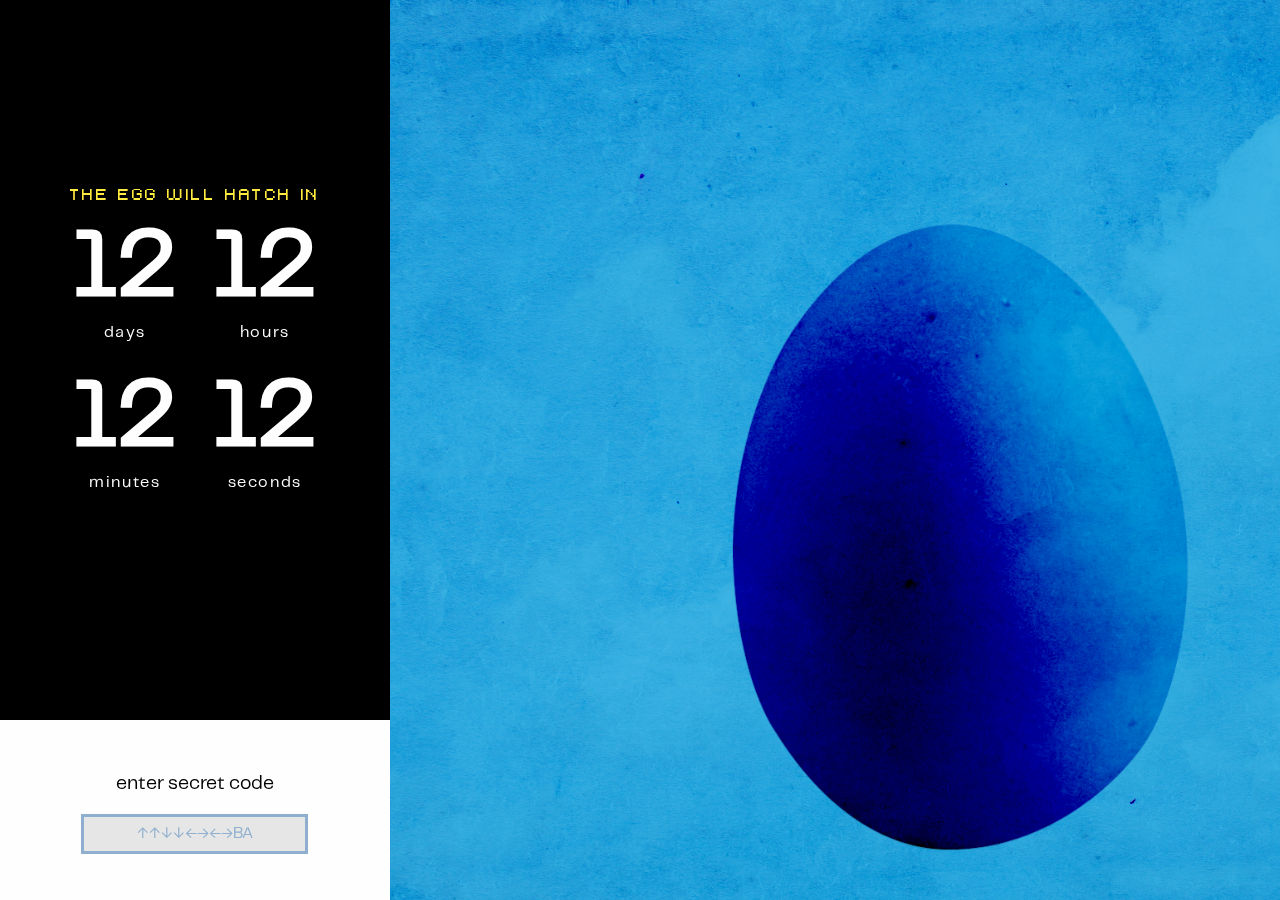
==== index.html @ 0c2e2625 "Added some neat stuff" ====
<!DOCTYPE html>
<html lang="en">
<head>
    <meta charset="UTF-8">
    <meta http-equiv="X-UA-Compatible" content="IE=edge">
    <meta name="viewport" content="width=device-width, initial-scale=1.0">

    <!-- Primary Meta Tags -->
    <title>Designosource Generation 11 🥚</title>
    <meta name="title" content="Designosource Generation 11 🥚">
    <meta name="description" content="Designosource is hatching. Our 12th member is coming soon 👀">
   
   <!-- Open Graph / Facebook -->
   <meta property="og:type" content="website">
   <meta property="og:url" content="https://designosource.be/">
   <meta property="og:title" content="Designosource Generation 11 🥚">
   <meta property="og:description" content="Designosource is hatching. Our 12th member is coming soon 👀">
   <meta property="og:image" content="https://designosource.be/assets/social_card.png">
   
   <!-- Twitter -->
   <meta property="twitter:card" content="summary_large_image">
   <meta property="twitter:url" content="https://designosource.be/">
   <meta property="twitter:title" content="Designosource Generation 11
    🥚">
   <meta property="twitter:description" content="Designosource is hatching. Our 12th member is coming soon 👀">
   <meta property="twitter:image" content="https://designosource.be/assets/social_card.png">

    <!-- Google Tag Manager -->
    <script>
        (function (w, d, s, l, i) {
            w[l] = w[l] || [];
            w[l].push({
                'gtm.start': new Date().getTime(),
                event: 'gtm.js'
            });
            var f = d.getElementsByTagName(s)[0],
                j = d.createElement(s),
                dl = l != 'dataLayer' ? '&l=' + l : '';
            j.async = true;
            j.src =
                'https://www.googletagmanager.com/gtm.js?id=' + i + dl;
            f.parentNode.insertBefore(j, f);
        })(window, document, 'script', 'dataLayer', 'GTM-MLRF65L');
    </script>
    <!-- End Google Tag Manager -->
    
    <link rel="icon" href="assets/favicon.ico">

    <link rel="stylesheet" href="./css/normalize.css">
    <link rel="stylesheet" href="./css/index.css">
</head>
<body>

     <!-- Google Tag Manager (noscript) -->
     <noscript><iframe src="https://www.googletagmanager.com/ns.html?id=GTM-MLRF65L" height="0" width="0"
        style="display:none;visibility:hidden"></iframe></noscript>
    <!-- End Google Tag Manager (noscript) -->

    <section class="left_section">
        <div class="countdown_wrapper">
            <h1 class="countdown_title pixel">the egg will hatch in</h1>

            <div class="countdown_visual">
                
                <div class="time_wrapper">
                    <p id="day_counter" class="time_number">12</p>
                    <p id="day_title">days</p>
                </div>

                <div class="time_wrapper">
                    <p id="hour_counter" class="time_number">12</p>
                    <p id="hour_title">hours</p>
                </div>

                <div class="time_wrapper">
                    <p id="minute_counter" class="time_number">12</p>
                    <p id="minute_title">minutes</p>
                </div>

                <div class="time_wrapper">
                    <p id="second_counter" class="time_number">12</p>
                    <p id="second_title">seconds</p>
                </div>
            </div>
        </div>

        <form autocomplete="off" method="" class="code_wrapper">
            <img id="code_answer" src="assets/roar.png" alt="ROOAAR">
            <label class="code_label" for="code_input">enter secret code</label>
            <input placeholder="↑↑↓↓←→←→BA" id="code_input" type="text" name="code_input" maxlength="9">
        </form>
    </section>

    <section class="right_section">
        <img id="egg" src="assets/egg.png" alt="Egg">
    </section>

    <script src="./js/countdown.js"></script>
    <script src="./js/googleTrackerScript.js"></script>
</body>
</html>
---- css/index.css ----
@font-face {
    font-family: 'telegraf';
    src: url(../fonts/Telegraf-Regular.otf);
}

@font-face {
    font-family: 'pixel';
    src: url(../fonts/pixelfj8pt1.normal.otf);
}

:root {
    --bgColor: #000000;
    --bgColorAlt: #FEFEFE;
    --txtColor: #FEFEFE;
    --txtColorAlt: #000;
    --primaryBlue: #2489E7;
    --primaryYellow: #FFEB40;

    --primaryFont: telegraf;
    --secondaryFont: pixel;
}

* {
    font-family: var(--primaryFont);
    color: var(--txtColor);
}

body {
    background-color: var(--bgColor);

    height: 100vh;
    
    display: flex;
    flex-direction: column;
}

.pixel {
    font-family: var(--secondaryFont);
    color: var(--primaryYellow);
    text-transform: uppercase;
    letter-spacing: .2em;
    font-weight: 100;
    font-size: .8em;
}

.left_section {
    height: 100vh;

    display: flex;
    flex-direction: column;
    align-items: center;
}

.left_section div {
    flex-grow: 2;
}

.countdown_visual {
    display:grid;
    grid-template-columns: 120px 120px;
    grid-template-rows: 100px 100px 100px;
    grid-row: auto auto;
    grid-column-gap: 20px;
    grid-row-gap: 50px;

    height: 200px;
}

.time_wrapper {
    display: flex;
    flex-direction: column;
    align-items: center;
    justify-content: center;
}

.time_number {
    font-size: 6em;
    margin: 0;
    font-weight: bold;
}

.time_number + p {
    letter-spacing: .1em;
    margin-top: 0;
}

.countdown_wrapper {
    display: flex;
    flex-direction: column;
    align-items: center;
    justify-content: center;
    margin-top: 10vh;

    gap: 1.5em;
}

@media ( min-height: 600px ) { 
    .countdown_wrapper {
        margin-top: 20vh;
    }
}

.code_wrapper {
    background-color: var(--bgColorAlt);

    display: flex;
    flex-direction: column;
    align-items: center;
    justify-content: center;
    gap: .7em;

    height: 20%;
    width: 100%;
}

.code_wrapper * {
    color: var(--txtColorAlt);
    position: relative;
    top: -2.5em;
}

.code_label {
    font-size: 1.2em;
}

#code_input {
    background-color: #E6E6E6;
    outline: none;
    border: solid 3px #8fafce;
    transition: .2s;
    text-align: center;
    height: 2em;
    color: var(--primaryBlue);
}

#code_input:focus {
    border: solid 3px var(--primaryBlue);
}

#code_input:hover {
    border: solid 3px var(--primaryBlue);
}

#code_input:focus::placeholder {
    opacity: 0;
}

#code_input::placeholder {
    color: #8fafce;
    opacity: 1;
    transition: .1s;
}

.right_section {
    display: none;
}

@media ( min-width: 1000px ) {
    body {
        flex-direction: row;
        justify-content: space-between;
    }

    .right_section {
        display: flex;
        flex-grow: 2;
        align-items: flex-end;
        justify-content: flex-end;
        width: 100%;
    }

    #egg {
        transform: scaleX(-1);
        opacity: 1;
        height: 70%;
        mix-blend-mode: color-burn;
        filter: hue-rotate(30deg);
        user-select: none;
        margin-right: 10%;
        margin-bottom: 3em;
    }

    #egg:hover {
        transform-origin: bottom center;
        transform: scaleX(-1) rotate(10deg);
        position: relative;
        left: 50px;
    }

    .left_section {
        width: 35em;
    }

    .right_section {
        background: url("../assets/texture.jpg") #43b8e6;
        background-blend-mode: color-burn;
        background-repeat: no-repeat;
        background-size: cover;
        overflow: hidden;
    }
}

@media ( min-width: 1300px ) {
    .left_section {
        width: 60em;
    }
}

#code_answer {
    width: 6em;
    opacity: 0;
    position: relative;
    left: 140px;
    top: 20px;
    transition: .4s;
}

@media ( max-width: 380px ) {
    #code_answer {
        left: 100px;
        top: -40px;
    }
}
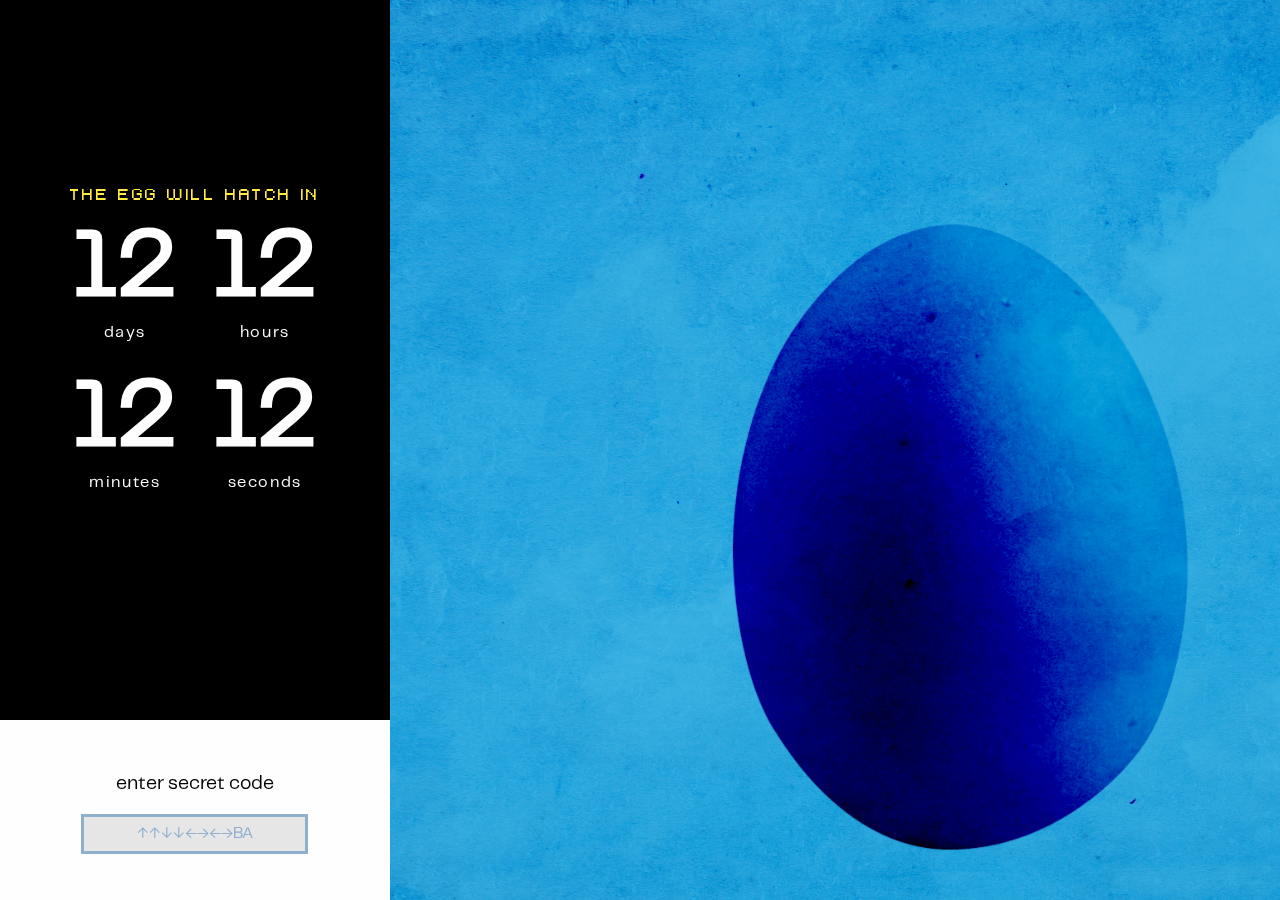
==== commit 8c8b0661: "Put html and css through validators" ====
--- a/index.html
+++ b/index.html
@@ -84,7 +84,7 @@
             </div>
         </div>
 
-        <form autocomplete="off" method="" class="code_wrapper">
+        <form autocomplete="off" method="post" class="code_wrapper">
             <img id="code_answer" src="assets/roar.png" alt="ROOAAR">
             <label class="code_label" for="code_input">enter secret code</label>
             <input placeholder="↑↑↓↓←→←→BA" id="code_input" type="text" name="code_input" maxlength="9">
--- a/css/index.css
+++ b/css/index.css
@@ -59,7 +59,6 @@
     display:grid;
     grid-template-columns: 120px 120px;
     grid-template-rows: 100px 100px 100px;
-    grid-row: auto auto;
     grid-column-gap: 20px;
     grid-row-gap: 50px;
 
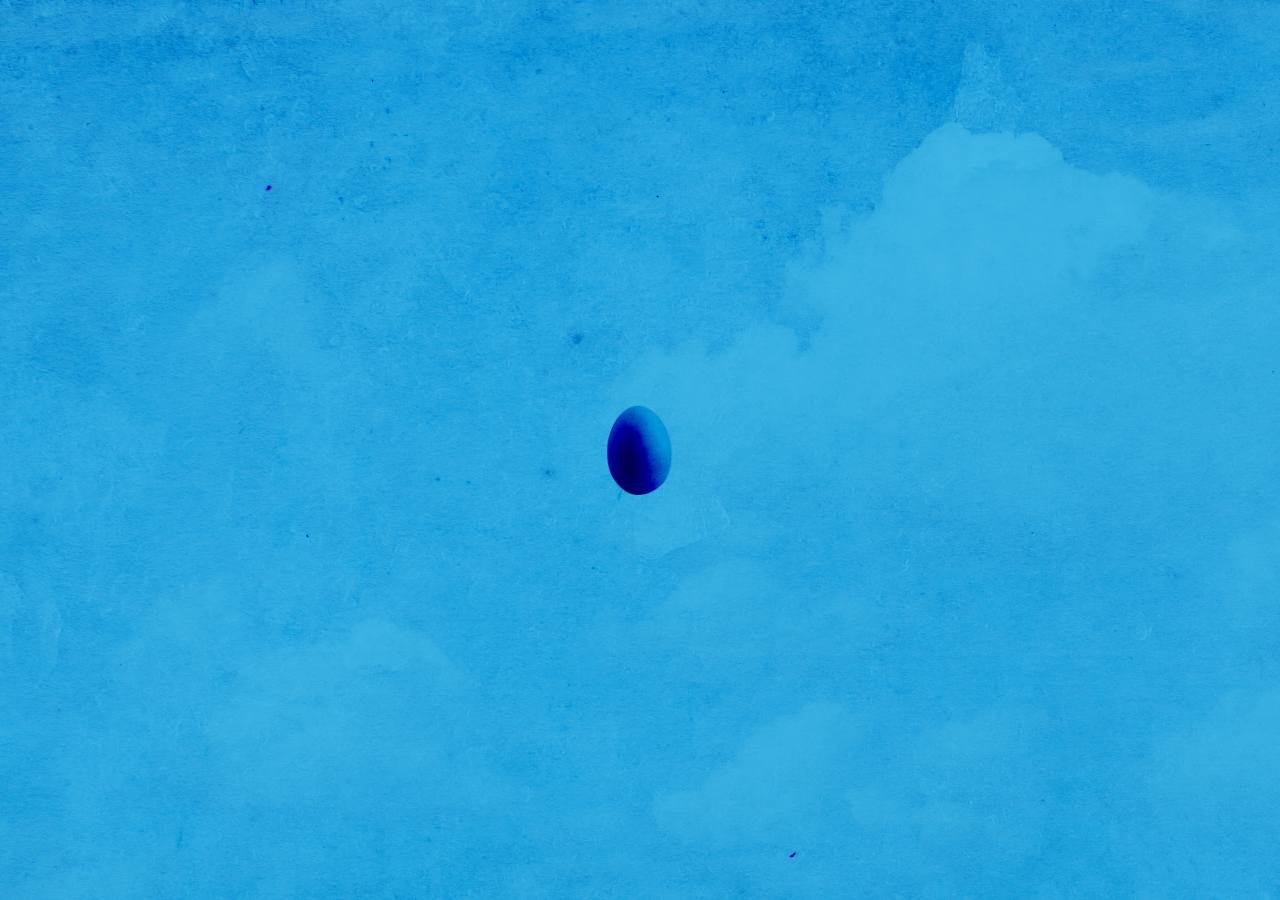
==== commit 5d1d82d0: "Added preloader & small egg" ====
--- a/index.html
+++ b/index.html
@@ -50,6 +50,9 @@
     <link rel="stylesheet" href="./css/index.css">
 </head>
 <body>
+    <div id="loading">
+        <img id="smallEgg" src="assets/egg-min.png" alt="Egg">
+    </div>
 
      <!-- Google Tag Manager (noscript) -->
      <noscript><iframe src="https://www.googletagmanager.com/ns.html?id=GTM-MLRF65L" height="0" width="0"
@@ -96,6 +99,6 @@
     </section>
 
     <script src="./js/countdown.js"></script>
-    <script src="./js/googleTrackerScript.js"></script>
+    <script src="./js/checker.js"></script>
 </body>
 </html>--- a/css/index.css
+++ b/css/index.css
@@ -32,6 +32,47 @@
     
     display: flex;
     flex-direction: column;
+}
+
+#loading{
+    display: flex;
+    justify-content: center;
+    align-items: center;
+    width: 100%;
+    height: 100vh;
+    background-color: var(--primaryBlue);
+    background: url("../assets/texture.jpg") #43b8e6;
+    background-blend-mode: color-burn;
+    background-repeat: no-repeat;
+    background-size: cover;
+    overflow: hidden;
+    position: absolute;
+    z-index: 99;
+    transition: opacity 1s;
+    
+}
+
+#smallEgg{
+    transform: scaleX(-1) rotate(0deg);
+    opacity: 1;
+    height: 10%;
+    mix-blend-mode: color-burn;
+    user-select: none;
+    transform-origin: bottom center;
+    animation-name: smallEgg;
+    animation-iteration-count: infinite;
+    animation-timing-function: linear;
+    animation-direction: alternate;
+    animation-duration: 0.25s;
+}
+
+@keyframes smallEgg {
+    0%{
+        transform: rotate(5deg);
+    }
+    100%{
+        transform: rotate(-5deg);
+    }
 }
 
 .pixel {
@@ -177,13 +218,11 @@
         user-select: none;
         margin-right: 10%;
         margin-bottom: 3em;
+        transform-origin: bottom center;
     }
 
     #egg:hover {
-        transform-origin: bottom center;
-        transform: scaleX(-1) rotate(10deg);
-        position: relative;
-        left: 50px;
+        transform: scaleX(-1) rotate(5deg);
     }
 
     .left_section {
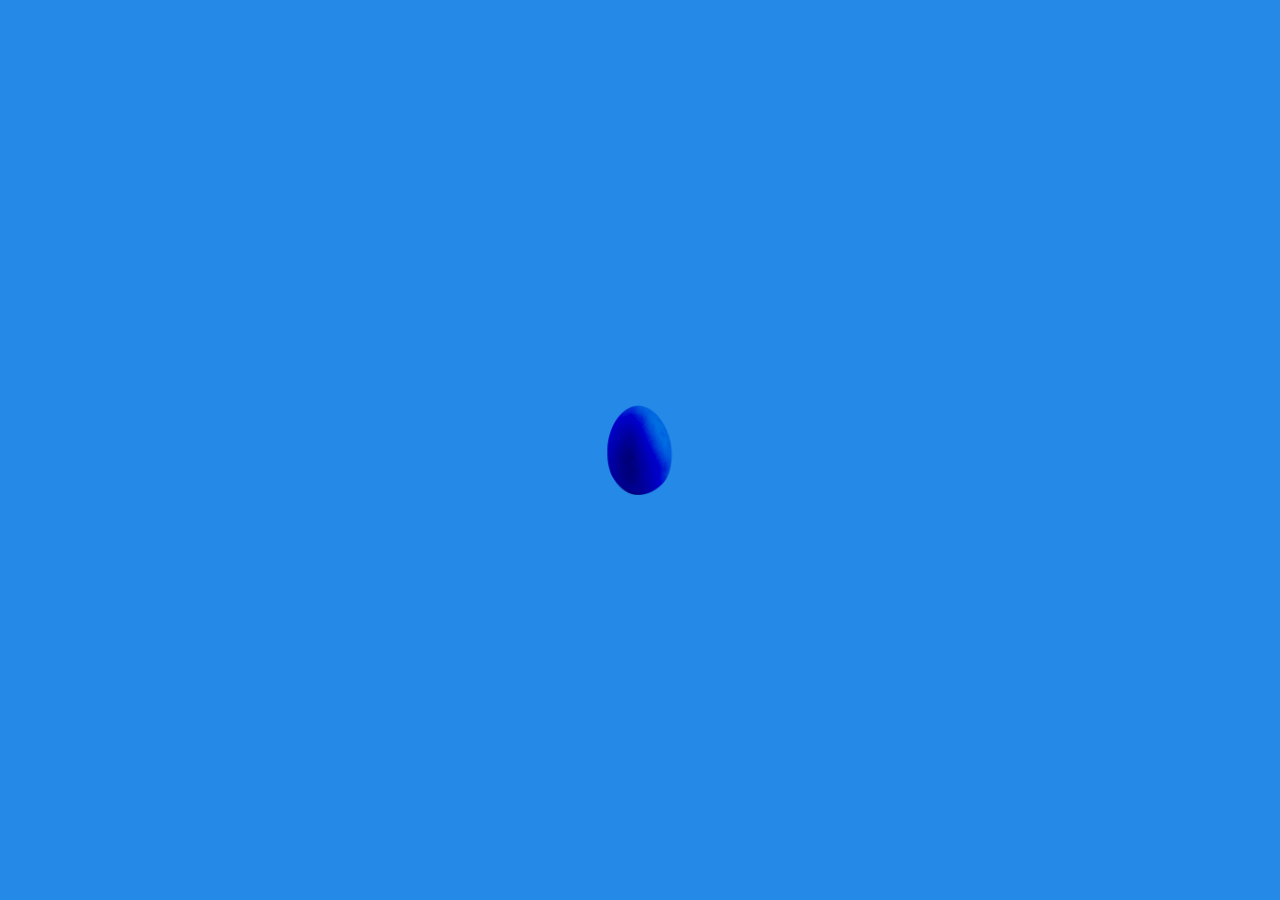
==== commit 51a02d7a: "Removed overlay on loader" ====
--- a/index.html
+++ b/index.html
@@ -47,7 +47,7 @@
     <link rel="icon" href="assets/favicon.ico">
 
     <link rel="stylesheet" href="./css/normalize.css">
-    <link rel="stylesheet" href="./css/index.css">
+    <link rel="stylesheet" href="./css/index_min.css">
 </head>
 <body>
     <div id="loading">
--- a/css/index_min.css
+++ b/css/index_min.css
@@ -0,0 +1 @@
+@font-face{font-family:telegraf;src:url(../fonts/Telegraf-Regular.otf)}@font-face{font-family:pixel;src:url(../fonts/pixelfj8pt1.normal.otf)}:root{--bgColor:#000000;--bgColorAlt:#FEFEFE;--txtColor:#FEFEFE;--txtColorAlt:#000;--primaryBlue:#2489E7;--primaryYellow:#FFEB40;--primaryFont:telegraf;--secondaryFont:pixel}*{font-family:var(--primaryFont);color:var(--txtColor)}body{background-color:var(--bgColor);height:100vh;display:flex;flex-direction:column}#loading{display:flex;justify-content:center;align-items:center;width:100%;height:100vh;background-color:var(--primaryBlue);background-blend-mode:color-burn;background-repeat:no-repeat;background-size:cover;overflow:hidden;position:absolute;z-index:99;transition:opacity 1s}#smallEgg{transform:scaleX(-1) rotate(0);opacity:1;height:10%;mix-blend-mode:color-burn;user-select:none;transform-origin:bottom center;animation-name:smallEgg;animation-iteration-count:infinite;animation-timing-function:linear;animation-direction:alternate;animation-duration:.25s}@keyframes smallEgg{0%{transform:rotate(5deg)}100%{transform:rotate(-5deg)}}.pixel{font-family:var(--secondaryFont);color:var(--primaryYellow);text-transform:uppercase;letter-spacing:.2em;font-weight:100;font-size:.8em}.left_section{height:100vh;display:flex;flex-direction:column;align-items:center}.left_section div{flex-grow:2}.countdown_visual{display:grid;grid-template-columns:120px 120px;grid-template-rows:100px 100px 100px;grid-column-gap:20px;grid-row-gap:50px;height:200px}.time_wrapper{display:flex;flex-direction:column;align-items:center;justify-content:center}.time_number{font-size:6em;margin:0;font-weight:700}.time_number+p{letter-spacing:.1em;margin-top:0}.countdown_wrapper{display:flex;flex-direction:column;align-items:center;justify-content:center;margin-top:10vh;gap:1.5em}@media (min-height:600px){.countdown_wrapper{margin-top:20vh}}.code_wrapper{background-color:var(--bgColorAlt);display:flex;flex-direction:column;align-items:center;justify-content:center;gap:.7em;height:20%;width:100%}.code_wrapper *{color:var(--txtColorAlt);position:relative;top:-2.5em}.code_label{font-size:1.2em}#code_input{background-color:#e6e6e6;outline:0;border:solid 3px #8fafce;transition:.2s;text-align:center;height:2em;color:var(--primaryBlue)}#code_input:focus{border:solid 3px var(--primaryBlue)}#code_input:hover{border:solid 3px var(--primaryBlue)}#code_input:focus::placeholder{opacity:0}#code_input::placeholder{color:#8fafce;opacity:1;transition:.1s}.right_section{display:none}@media (min-width:1000px){body{flex-direction:row;justify-content:space-between}.right_section{display:flex;flex-grow:2;align-items:flex-end;justify-content:flex-end;width:100%}#egg{transform:scaleX(-1);opacity:1;height:70%;mix-blend-mode:color-burn;filter:hue-rotate(30deg);user-select:none;margin-right:10%;margin-bottom:3em;transform-origin:bottom center}#egg:hover{transform:scaleX(-1) rotate(5deg)}.left_section{width:35em}.right_section{background:url(../assets/texture.jpg) #43b8e6;background-blend-mode:color-burn;background-repeat:no-repeat;background-size:cover;overflow:hidden}}@media (min-width:1300px){.left_section{width:60em}}#code_answer{width:6em;opacity:0;position:relative;left:140px;top:20px;transition:.4s}@media (max-width:380px){#code_answer{left:100px;top:-40px}}